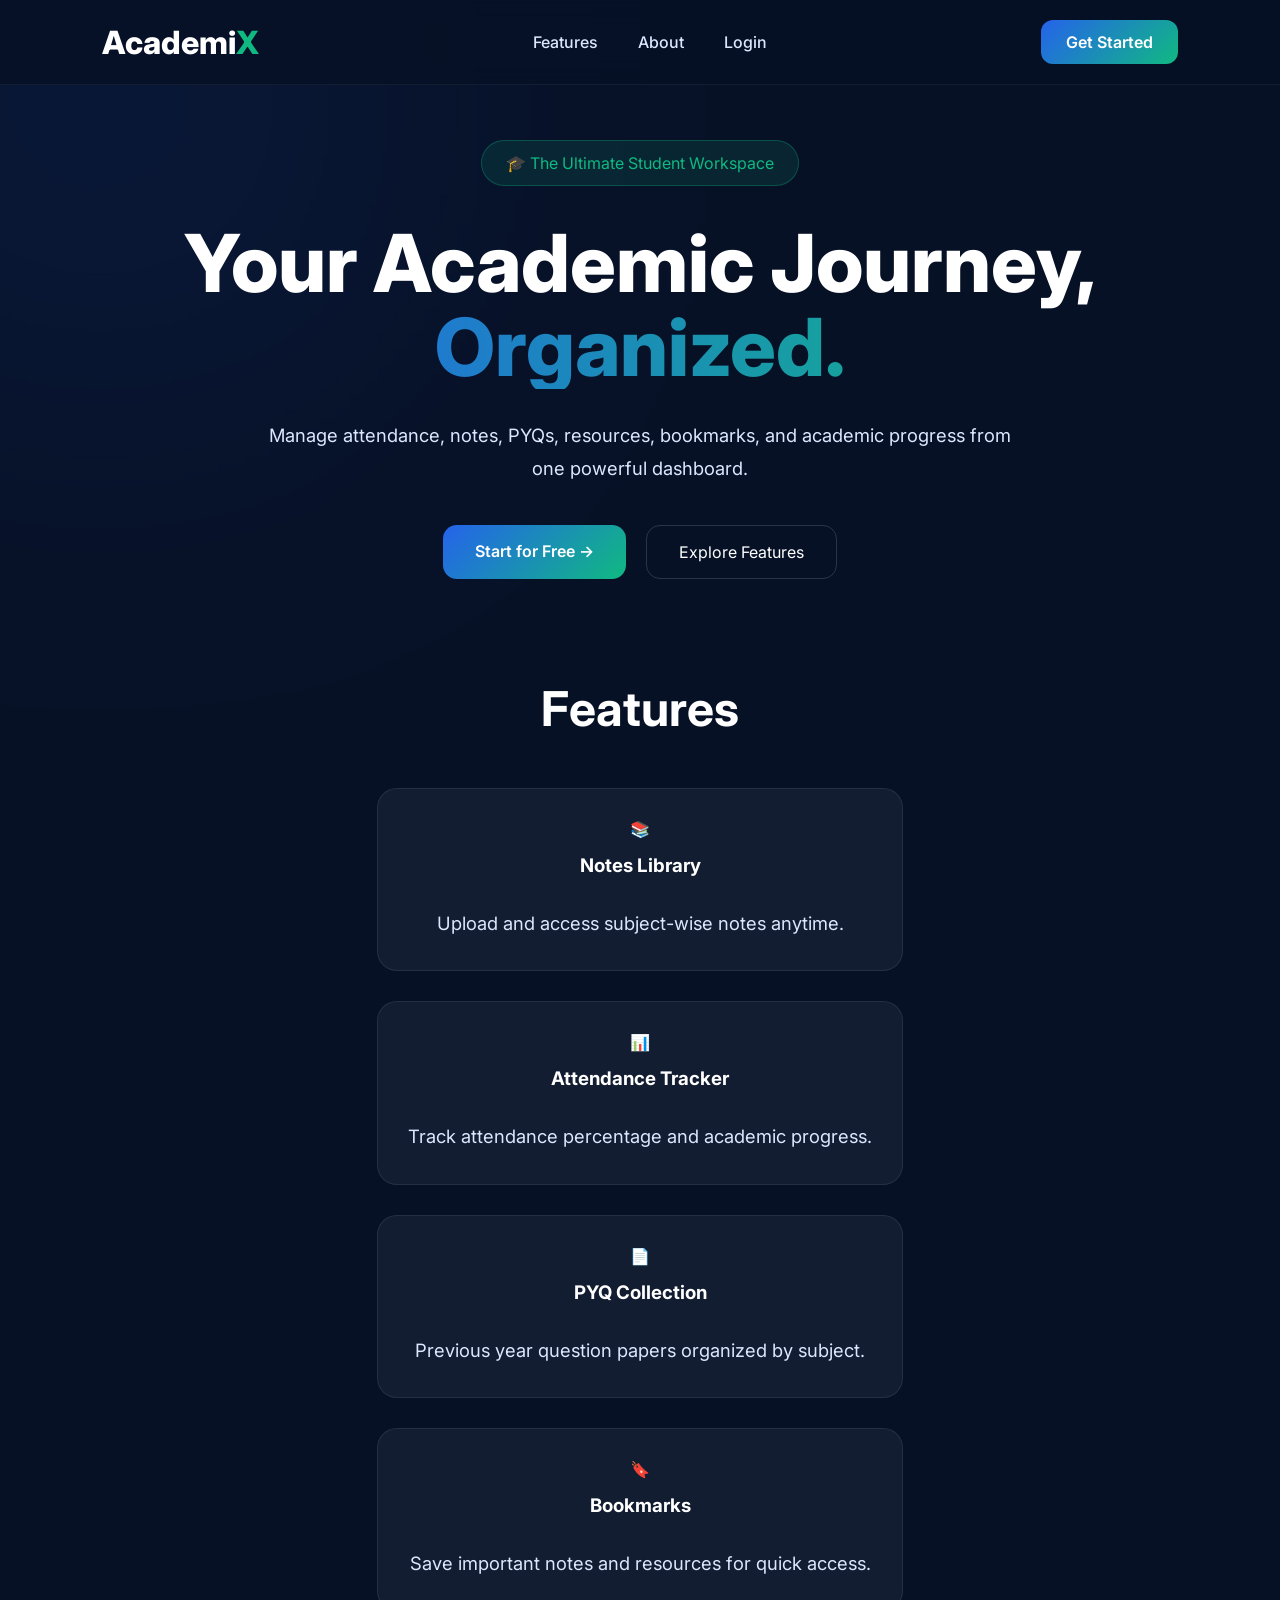
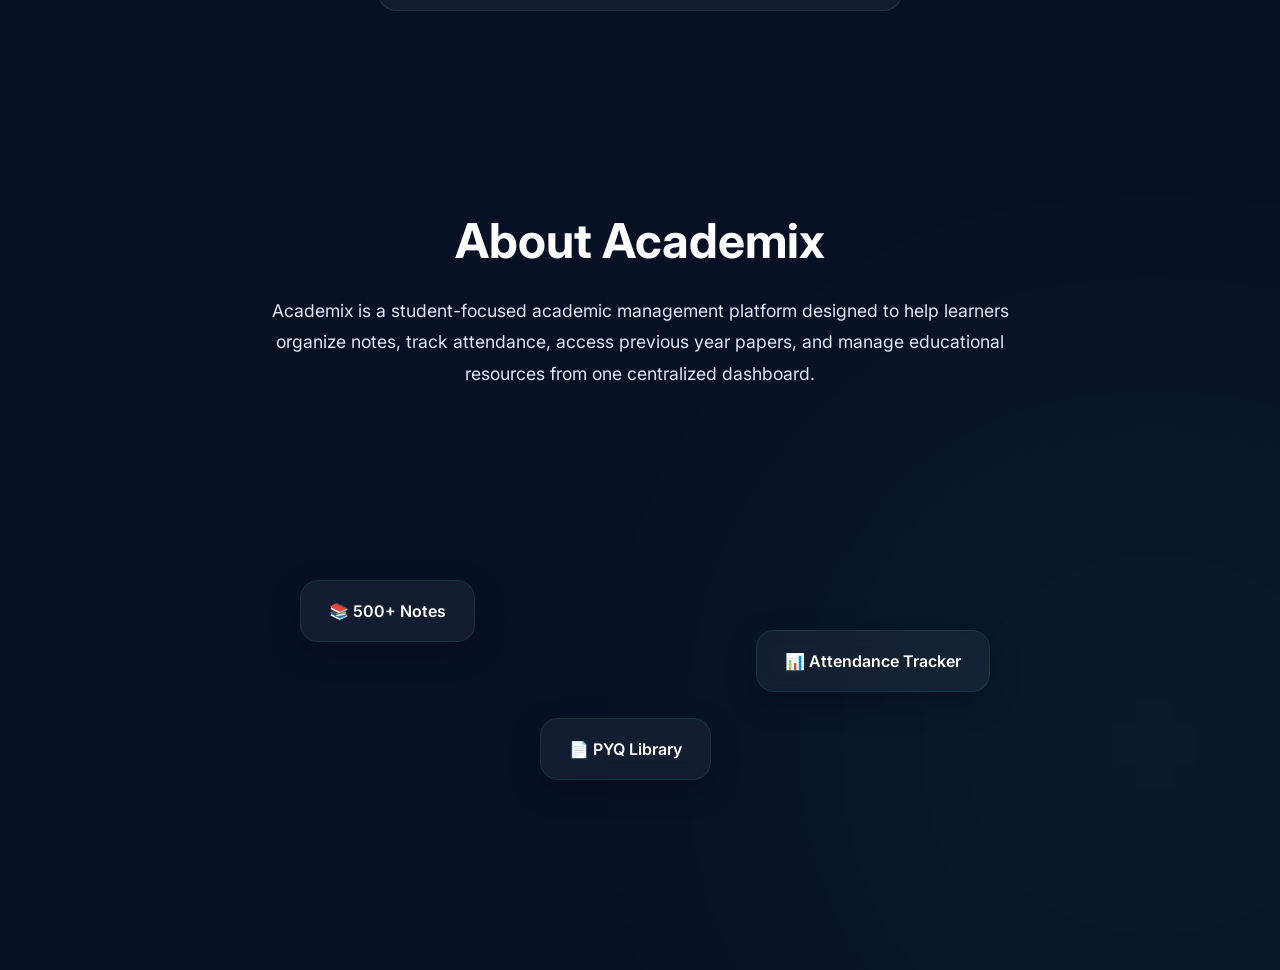
==== index.html @ 1a50f19e "landing page , login , and signup page" ====
<!DOCTYPE html>
<html lang="en">
<head>
    <meta charset="UTF-8">
    <meta name="viewport" content="width=device-width, initial-scale=1.0">
    <title>Academix</title>
    <link rel="stylesheet" href="css/style.css">
</head>
<body>

    <!-- Navbar -->
    <nav class="navbar">
        <div class="logo">Academi<span style="color:#10B981;">X</span></div>

        <ul class="nav-links">
            <li><a href="#features">Features</a></li>
            <li><a href="#about">About</a></li>
            <li><a href="login.html">Login</a></li>
        </ul>

        <a href="signup.html" class="signup-btn">Get Started</a>
    </nav>

    <!-- Hero Section -->
    <section class="hero">

        <div class="badge">
            🎓 The Ultimate Student Workspace
        </div>

        <h1>
            <h1>
                Your Academic Journey,     
                <span>Organized.</span>
            </h1>
        </h1>

        <p>
            Manage attendance, notes, PYQs, resources, bookmarks,
            and academic progress from one powerful dashboard.
        </p>

        <div class="hero-buttons">
            <a href="signup.html" class="primary-btn">
                Start for Free →
            </a>

            <a href="#features" class="secondary-btn">
                Explore Features
            </a>
        </div>

    <!-- Features Section -->

    <section id="features" class="features">

        <h2>Features</h2>

        <div class="feature-grid">

            <div class="feature-card">
                📚
                <h3>Notes Library</h3>
                <p>Upload and access subject-wise notes anytime.</p>
            </div>

            <div class="feature-card">
                📊
                <h3>Attendance Tracker</h3>
                <p>Track attendance percentage and academic progress.</p>
            </div>

            <div class="feature-card">
                📄
                <h3>PYQ Collection</h3>
                <p>Previous year question papers organized by subject.</p>
            </div>

            <div class="feature-card">
                🔖
                <h3>Bookmarks</h3>
                <p>Save important notes and resources for quick access.</p>
            </div>

        </div>

    </section>


    <!-- About Section -->

    <section id="about" class="about">

        <h2>About Academix</h2>

        <p>
            Academix is a student-focused academic management platform
            designed to help learners organize notes, track attendance,
            access previous year papers, and manage educational resources
            from one centralized dashboard.
        </p>

    </section>
        <!-- Floating Cards -->
        <div class="floating-container">
            <div class="card card1">
                📚 500+ Notes
            </div>

            <div class="card card2">
                📊 Attendance Tracker
            </div>

            <div class="card card3">
                📄 PYQ Library
            </div>
        </div>

    </section>

</body>
</html>
---- css/style.css ----
@import url('https://fonts.googleapis.com/css2?family=Inter:wght@300;400;500;600;700;800;900&display=swap');

:root{
    --bg: #071126;
    --bg-light: #0F1F3D;

    --primary: #2563EB;      /* Blue */
    --secondary: #10B981;    /* Green */

    --accent: #FBBF24;       /* Yellow */

    --white: #FFFFFF;
    --text: #DCE7FF;

    --card: rgba(255,255,255,0.05);
}

html{
    scroll-behavior:smooth;
}

*{
    margin:0;
    padding:0;
    box-sizing:border-box;
    font-family:'Inter',sans-serif;
}

html{
    scroll-behavior:smooth;
}

body{
    background:var(--bg);
    color:var(--white);
    overflow-x:hidden;
    position:relative;
}

/* Background Glow */

body::before{
    content:"";
    position:absolute;
    width:500px;
    height:500px;
    background:var(--primary);
    top:-150px;
    left:-150px;
    filter:blur(180px);
    opacity:.15;
    z-index:-1;
}

body::after{
    content:"";
    position:absolute;
    width:450px;
    height:450px;
    background:var(--secondary);
    bottom:-100px;
    right:-100px;
    filter:blur(180px);
    opacity:.12;
    z-index:-1;
}

/* Navbar */

.navbar{
    position:fixed;
    top:0;
    left:0;
    width:100%;
    padding:20px 8%;

    display:flex;
    justify-content:space-between;
    align-items:center;

    background:rgba(7,17,38,.85);
    backdrop-filter:blur(12px);

    border-bottom:1px solid rgba(255,255,255,.05);
    z-index:1000;
}

.logo{
    font-size:2rem;
    font-weight:800;
    color:var(--white);
}

.nav-links{
    list-style:none;
    display:flex;
    gap:40px;
}

.nav-links a{
    text-decoration:none;
    color:var(--text);
    font-weight:500;
    transition:.3s;
}

.nav-links a:hover{
    color:var(--secondary);
}

.signup-btn{
    text-decoration:none;
    color:white;

    background:linear-gradient(
        135deg,
        var(--primary),
        var(--secondary)
    );

    padding:12px 25px;
    border-radius:12px;
    font-weight:600;

    transition:.3s;
}

.signup-btn:hover{
    transform:translateY(-3px);
    box-shadow:0 10px 30px rgba(37,99,235,.35);
}

/* Hero */

.hero{
    min-height:100vh;

    display:flex;
    flex-direction:column;
    justify-content:center;
    align-items:center;

    text-align:center;

    padding:140px 20px 80px;
}

.badge{
    background:rgba(16,185,129,.12);
    color:var(--secondary);

    border:1px solid rgba(16,185,129,.3);

    padding:12px 24px;
    border-radius:999px;

    margin-bottom:35px;
}

.hero h1{
    font-size:5rem;
    font-weight:800;
    line-height:1.05;
    max-width:1000px;

    animation:fadeUp 1s ease;
}

.hero h1 span{
    display:block;

    background:linear-gradient(
        90deg,
        var(--primary),
        var(--secondary)
    );

    -webkit-background-clip:text;
    -webkit-text-fill-color:transparent;
}

.hero p{
    margin-top:30px;
    max-width:750px;

    color:var(--text);

    font-size:1.15rem;
    line-height:1.8;
}

/* Buttons */

.hero-buttons{
    margin-top:40px;

    display:flex;
    gap:20px;
    flex-wrap:wrap;
    justify-content:center;
}

.primary-btn{
    text-decoration:none;
    color:white;

    background:linear-gradient(
        135deg,
        var(--primary),
        var(--secondary)
    );

    padding:16px 32px;
    border-radius:14px;

    font-weight:600;
    transition:.3s;
}

.primary-btn:hover{
    transform:translateY(-4px);
    box-shadow:0 10px 30px rgba(37,99,235,.35);
}

.secondary-btn{
    text-decoration:none;
    color:white;

    border:1px solid rgba(255,255,255,.15);

    padding:16px 32px;
    border-radius:14px;

    transition:.3s;
}

.secondary-btn:hover{
    background:rgba(255,255,255,.05);
}

/* Floating Cards */

.floating-container{
    margin-top:80px;
    width:800px;
    height:220px;
    position:relative;
}

.card{
    position:absolute;

    background:var(--card);
    backdrop-filter:blur(10px);

    border:1px solid rgba(16,185,129,.15);

    padding:20px 28px;
    border-radius:18px;

    font-weight:600;

    box-shadow:0 10px 30px rgba(0,0,0,.25);
}

.card1{
    top:10px;
    left:60px;
    animation:float 5s infinite ease-in-out;
}

.card2{
    top:60px;
    right:50px;
    animation:float 6s infinite ease-in-out;
}

.card3{
    bottom:10px;
    left:300px;
    animation:float 4s infinite ease-in-out;
}

/* Animations */

@keyframes float{
    0%,100%{
        transform:translateY(0);
    }

    50%{
        transform:translateY(-18px);
    }
}

@keyframes fadeUp{
    from{
        opacity:0;
        transform:translateY(40px);
    }

    to{
        opacity:1;
        transform:translateY(0);
    }
}

/* Responsive */

@media(max-width:992px){

    .hero h1{
        font-size:4rem;
    }

    .floating-container{
        width:100%;
        height:auto;
    }

    .card{
        position:relative;
        margin:15px auto;
        width:max-content;
    }
}

@media(max-width:768px){

    .nav-links{
        display:none;
    }

    .hero h1{
        font-size:3rem;
    }

    .hero-buttons{
        flex-direction:column;
        align-items:center;
    }

    .primary-btn,
    .secondary-btn{
        width:220px;
        text-align:center;
    }
}


/* Features */

.features{
    padding:100px 8%;
    text-align:center;
}

.features h2{
    font-size:3rem;
    margin-bottom:50px;
}

.feature-grid{
    display:grid;
    grid-template-columns:repeat(auto-fit,minmax(250px,1fr));
    gap:30px;
}

.feature-card{
    background:var(--card);
    border:1px solid rgba(255,255,255,.08);

    padding:30px;
    border-radius:20px;

    transition:.3s;
}

.feature-card:hover{
    transform:translateY(-10px);
    border-color:var(--secondary);
}

.feature-card h3{
    margin:15px 0;
}


/* About */

.about{
    padding:100px 8%;
    text-align:center;
}

.about h2{
    font-size:3rem;
    margin-bottom:25px;
}

.about p{
    max-width:800px;
    margin:auto;

    color:var(--text);

    font-size:1.1rem;
    line-height:1.8;
}
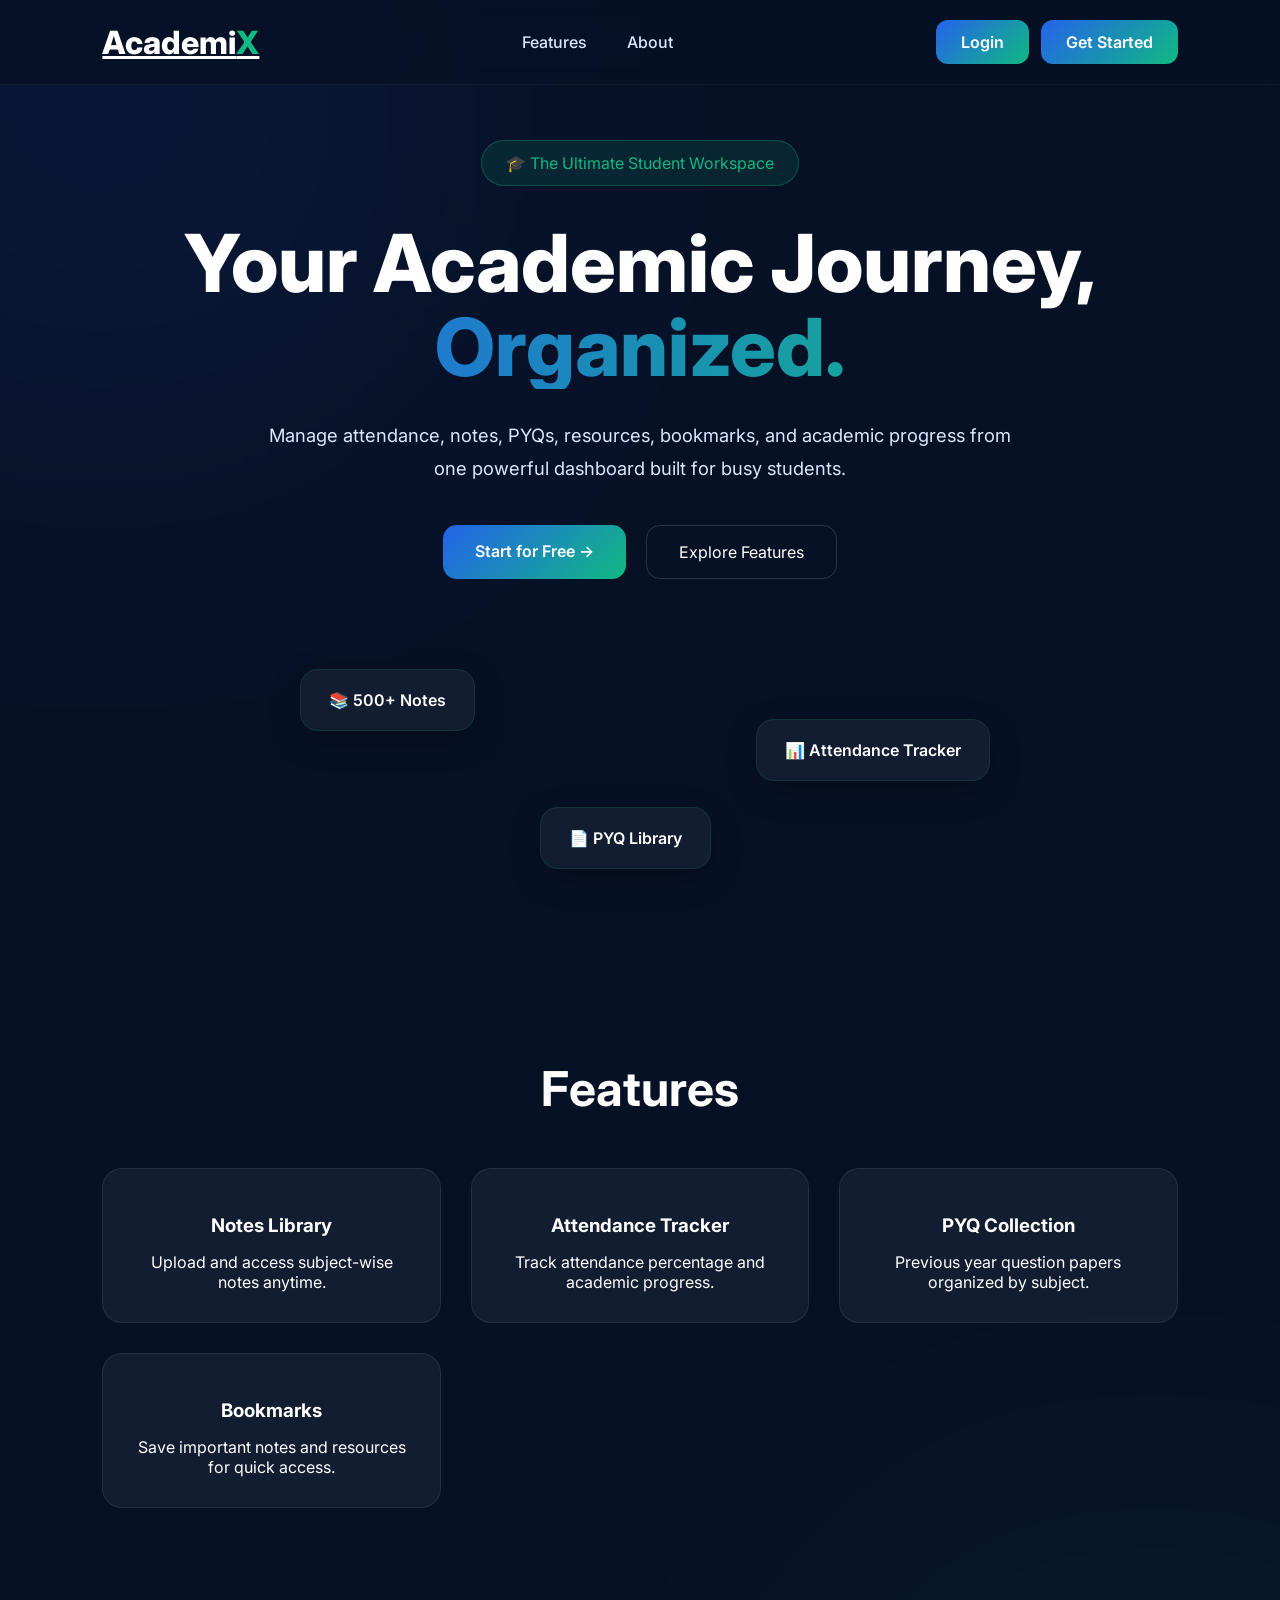
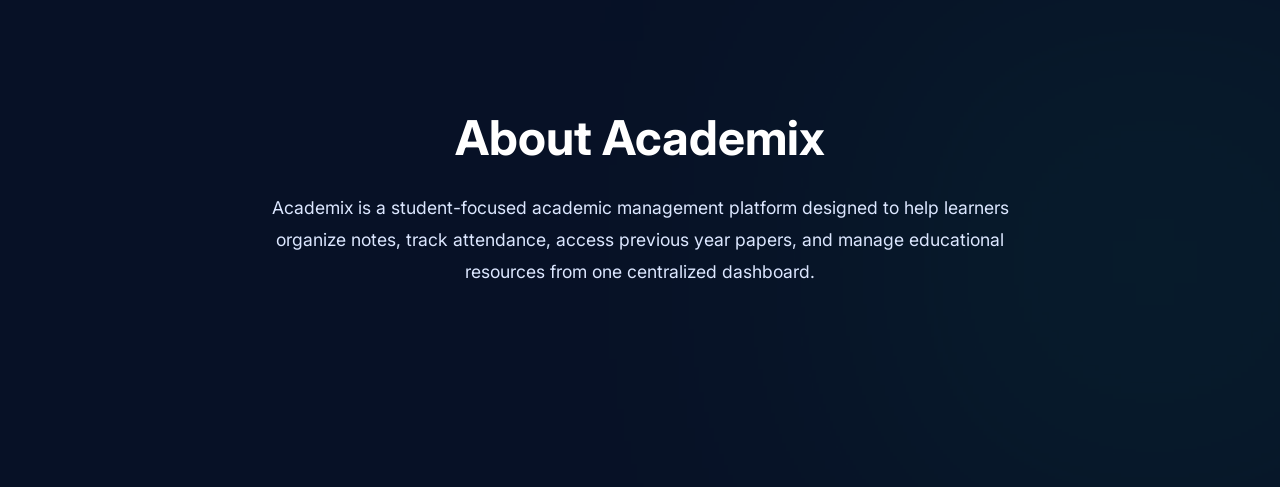
==== commit 696324af: "Refactor auth UI and update homepage markup Revamp authentication UI and polish homepage semantics a" ====
--- a/index.html
+++ b/index.html
@@ -3,121 +3,93 @@
 <head>
     <meta charset="UTF-8">
     <meta name="viewport" content="width=device-width, initial-scale=1.0">
+    <meta
+        name="description"
+        content="Academix helps students manage notes, attendance, resources, bookmarks, and academic progress in one place."
+    >
     <title>Academix</title>
     <link rel="stylesheet" href="css/style.css">
 </head>
 <body>
+    <header class="navbar">
+        <a class="logo" href="index.html" aria-label="Academix home">
+            Academi<span style="color:#10B981;">X</span>
+        </a>
 
-    <!-- Navbar -->
-    <nav class="navbar">
-        <div class="logo">Academi<span style="color:#10B981;">X</span></div>
+        <nav aria-label="Primary">
+            <ul class="nav-links">
+                <li><a href="#features">Features</a></li>
+                <li><a href="#about">About</a></li>
+            </ul>
+        </nav>
 
-        <ul class="nav-links">
-            <li><a href="#features">Features</a></li>
-            <li><a href="#about">About</a></li>
-            <li><a href="login.html">Login</a></li>
-        </ul>
+        <div class="nav-actions">
+            <a href="login.html" class="login-btn">Login</a>
+            <a href="signup.html" class="signup-btn">Get Started</a>
+        </div>
+    </header>
 
-        <a href="signup.html" class="signup-btn">Get Started</a>
-    </nav>
+    <main>
+        <section class="hero">
+            <div class="badge">🎓 The Ultimate Student Workspace</div>
 
-    <!-- Hero Section -->
-    <section class="hero">
-
-        <div class="badge">
-            🎓 The Ultimate Student Workspace
-        </div>
-
-        <h1>
             <h1>
-                Your Academic Journey,     
+                Your Academic Journey,
                 <span>Organized.</span>
             </h1>
-        </h1>
 
-        <p>
-            Manage attendance, notes, PYQs, resources, bookmarks,
-            and academic progress from one powerful dashboard.
-        </p>
+            <p>
+                Manage attendance, notes, PYQs, resources, bookmarks, and academic progress
+                from one powerful dashboard built for busy students.
+            </p>
 
-        <div class="hero-buttons">
-            <a href="signup.html" class="primary-btn">
-                Start for Free →
-            </a>
-
-            <a href="#features" class="secondary-btn">
-                Explore Features
-            </a>
-        </div>
-
-    <!-- Features Section -->
-
-    <section id="features" class="features">
-
-        <h2>Features</h2>
-
-        <div class="feature-grid">
-
-            <div class="feature-card">
-                📚
-                <h3>Notes Library</h3>
-                <p>Upload and access subject-wise notes anytime.</p>
+            <div class="hero-buttons">
+                <a href="signup.html" class="primary-btn">Start for Free →</a>
+                <a href="#features" class="secondary-btn">Explore Features</a>
             </div>
 
-            <div class="feature-card">
-                📊
-                <h3>Attendance Tracker</h3>
-                <p>Track attendance percentage and academic progress.</p>
+            <div class="floating-container" aria-hidden="true">
+                <div class="card card1">📚 500+ Notes</div>
+                <div class="card card2">📊 Attendance Tracker</div>
+                <div class="card card3">📄 PYQ Library</div>
             </div>
+        </section>
 
-            <div class="feature-card">
-                📄
-                <h3>PYQ Collection</h3>
-                <p>Previous year question papers organized by subject.</p>
+        <section id="features" class="features">
+            <h2>Features</h2>
+
+            <div class="feature-grid">
+                <article class="feature-card">
+                    <h3>Notes Library</h3>
+                    <p>Upload and access subject-wise notes anytime.</p>
+                </article>
+
+                <article class="feature-card">
+                    <h3>Attendance Tracker</h3>
+                    <p>Track attendance percentage and academic progress.</p>
+                </article>
+
+                <article class="feature-card">
+                    <h3>PYQ Collection</h3>
+                    <p>Previous year question papers organized by subject.</p>
+                </article>
+
+                <article class="feature-card">
+                    <h3>Bookmarks</h3>
+                    <p>Save important notes and resources for quick access.</p>
+                </article>
             </div>
+        </section>
 
-            <div class="feature-card">
-                🔖
-                <h3>Bookmarks</h3>
-                <p>Save important notes and resources for quick access.</p>
-            </div>
+        <section id="about" class="about">
+            <h2>About Academix</h2>
 
-        </div>
-
-    </section>
-
-
-    <!-- About Section -->
-
-    <section id="about" class="about">
-
-        <h2>About Academix</h2>
-
-        <p>
-            Academix is a student-focused academic management platform
-            designed to help learners organize notes, track attendance,
-            access previous year papers, and manage educational resources
-            from one centralized dashboard.
-        </p>
-
-    </section>
-        <!-- Floating Cards -->
-        <div class="floating-container">
-            <div class="card card1">
-                📚 500+ Notes
-            </div>
-
-            <div class="card card2">
-                📊 Attendance Tracker
-            </div>
-
-            <div class="card card3">
-                📄 PYQ Library
-            </div>
-        </div>
-
-    </section>
-
+            <p>
+                Academix is a student-focused academic management platform designed to help learners
+                organize notes, track attendance, access previous year papers, and manage educational
+                resources from one centralized dashboard.
+            </p>
+        </section>
+    </main>
 </body>
 </html>
-
--- a/css/style.css
+++ b/css/style.css
@@ -108,7 +108,10 @@
     color:var(--secondary);
 }
 
-.signup-btn{
+.signup-btn,
+.login-btn,
+.signup-btn:visited,
+.login-btn:visited{
     text-decoration:none;
     color:white;
 
@@ -125,7 +128,18 @@
     transition:.3s;
 }
 
+.nav-actions{
+    display:flex;
+    align-items:center;
+    gap:12px;
+}
+
 .signup-btn:hover{
+    transform:translateY(-3px);
+    box-shadow:0 10px 30px rgba(37,99,235,.35);
+}
+
+.login-btn:hover{
     transform:translateY(-3px);
     box-shadow:0 10px 30px rgba(37,99,235,.35);
 }
@@ -331,6 +345,15 @@
         display:none;
     }
 
+    .nav-actions{
+        gap:8px;
+    }
+
+    .login-btn,
+    .signup-btn{
+        padding:10px 16px;
+    }
+
     .hero h1{
         font-size:3rem;
     }
@@ -406,4 +429,160 @@
 
     font-size:1.1rem;
     line-height:1.8;
-}+}
+
+body.dark{
+    background:#0f172a;
+    color:white;
+}
+
+body.dark .main-content{
+    background:#111827;
+    color:white;
+}
+
+body.dark .card,
+body.dark .profile-card,
+body.dark .stat-card,
+body.dark .search-card,
+body.dark .resource-card,
+body.dark .bookmark-card,
+body.dark .note-editor,
+body.dark .notes-sidebar,
+body.dark .big-card,
+body.dark .activity-card{
+    background:#1e293b;
+    color:white;
+    border-color:#334155;
+}
+
+body.dark input,
+body.dark textarea,
+body.dark select{
+    background:#0f172a;
+    color:white;
+    border:1px solid #475569;
+}
+
+body.dark p{
+    color:#cbd5e1;
+}
+
+body.dark .sidebar{
+    background:#0f172a;
+    color:#e2e8f0;
+}
+
+body.dark .sidebar .logo{
+    color:#60a5fa;
+}
+
+body.dark .sidebar li:hover,
+body.dark .sidebar li.active{
+    background:#1e293b;
+}
+
+body.dark .sidebar li a{
+    color:#f8fafc;
+}
+
+body.dark .main-content h1,
+body.dark .main-content h2,
+body.dark .main-content h3,
+body.dark .main-content h4,
+body.dark .main-content h5,
+body.dark .main-content h6,
+body.dark .main-content label{
+    color:#f8fafc;
+}
+
+body.dark .main-content p,
+body.dark .main-content li,
+body.dark .main-content span,
+body.dark .main-content a,
+body.dark .main-content .note-title,
+body.dark .main-content .note-excerpt,
+body.dark .main-content .activity-item,
+body.dark .main-content .bookmark-card p,
+body.dark .main-content .resource-card p,
+body.dark .main-content .search-card p,
+body.dark .main-content .stat-card p,
+body.dark .main-content .card,
+body.dark .main-content .form-hint,
+body.dark .main-content .file-name{
+    color:#cbd5e1;
+}
+
+body.dark .main-content .card p,
+body.dark .main-content .profile-card p,
+body.dark .main-content .stat-card p,
+body.dark .main-content .resource-card p,
+body.dark .main-content .bookmark-card p,
+body.dark .main-content .search-card p,
+body.dark .main-content .activity-item,
+body.dark .main-content .note-excerpt,
+body.dark .main-content .note-item{
+    color:#e2e8f0;
+}
+
+body.dark .main-content .card h3,
+body.dark .main-content .big-card h2,
+body.dark .main-content .profile-card h2,
+body.dark .main-content .stat-card h3,
+body.dark .main-content .resource-card h2,
+body.dark .main-content .bookmark-card h2,
+body.dark .main-content .search-card h2,
+body.dark .main-content .activity-card h2,
+body.dark .main-content .note-editor h2{
+    color:#f8fafc;
+}
+
+body.dark .main-content .tags,
+body.dark .main-content .activity-time{
+    color:#93c5fd;
+}
+
+body.dark .main-content .resource-card .source-label{
+    color:#bfdbfe;
+}
+
+body.dark .main-content .page-header h1,
+body.dark .main-content .attendance-card h2,
+body.dark .main-content .attendance-card p,
+body.dark .main-content .input-group label,
+body.dark .main-content .result-box,
+body.dark .main-content .note-item .note-title,
+body.dark .main-content .editor-header input[type="text"],
+body.dark .main-content .editor-content,
+body.dark .main-content .notes-sidebar h3,
+body.dark .main-content .note-editor h3,
+body.dark .main-content .bookmark-controls,
+body.dark .main-content .filter-buttons{
+    color:#e2e8f0;
+}
+
+body.dark .main-content .note-item{
+    background:#0f172a;
+    border-color:#334155;
+}
+
+body.dark .main-content .result-box{
+    background:#0f172a;
+    box-shadow:0 0 10px rgba(148,163,184,.25);
+}
+
+body.dark .main-content #resourceForm,
+body.dark .main-content .profile-card,
+body.dark .main-content .stat-card,
+body.dark .main-content .resource-card,
+body.dark .main-content .bookmark-card,
+body.dark .main-content .search-card,
+body.dark .main-content .notes-sidebar,
+body.dark .main-content .note-editor,
+body.dark .main-content .big-card,
+body.dark .main-content .activity-card,
+body.dark .main-content .empty-state{
+    background:#1e293b;
+    color:#e2e8f0;
+    border-color:#334155;
+}
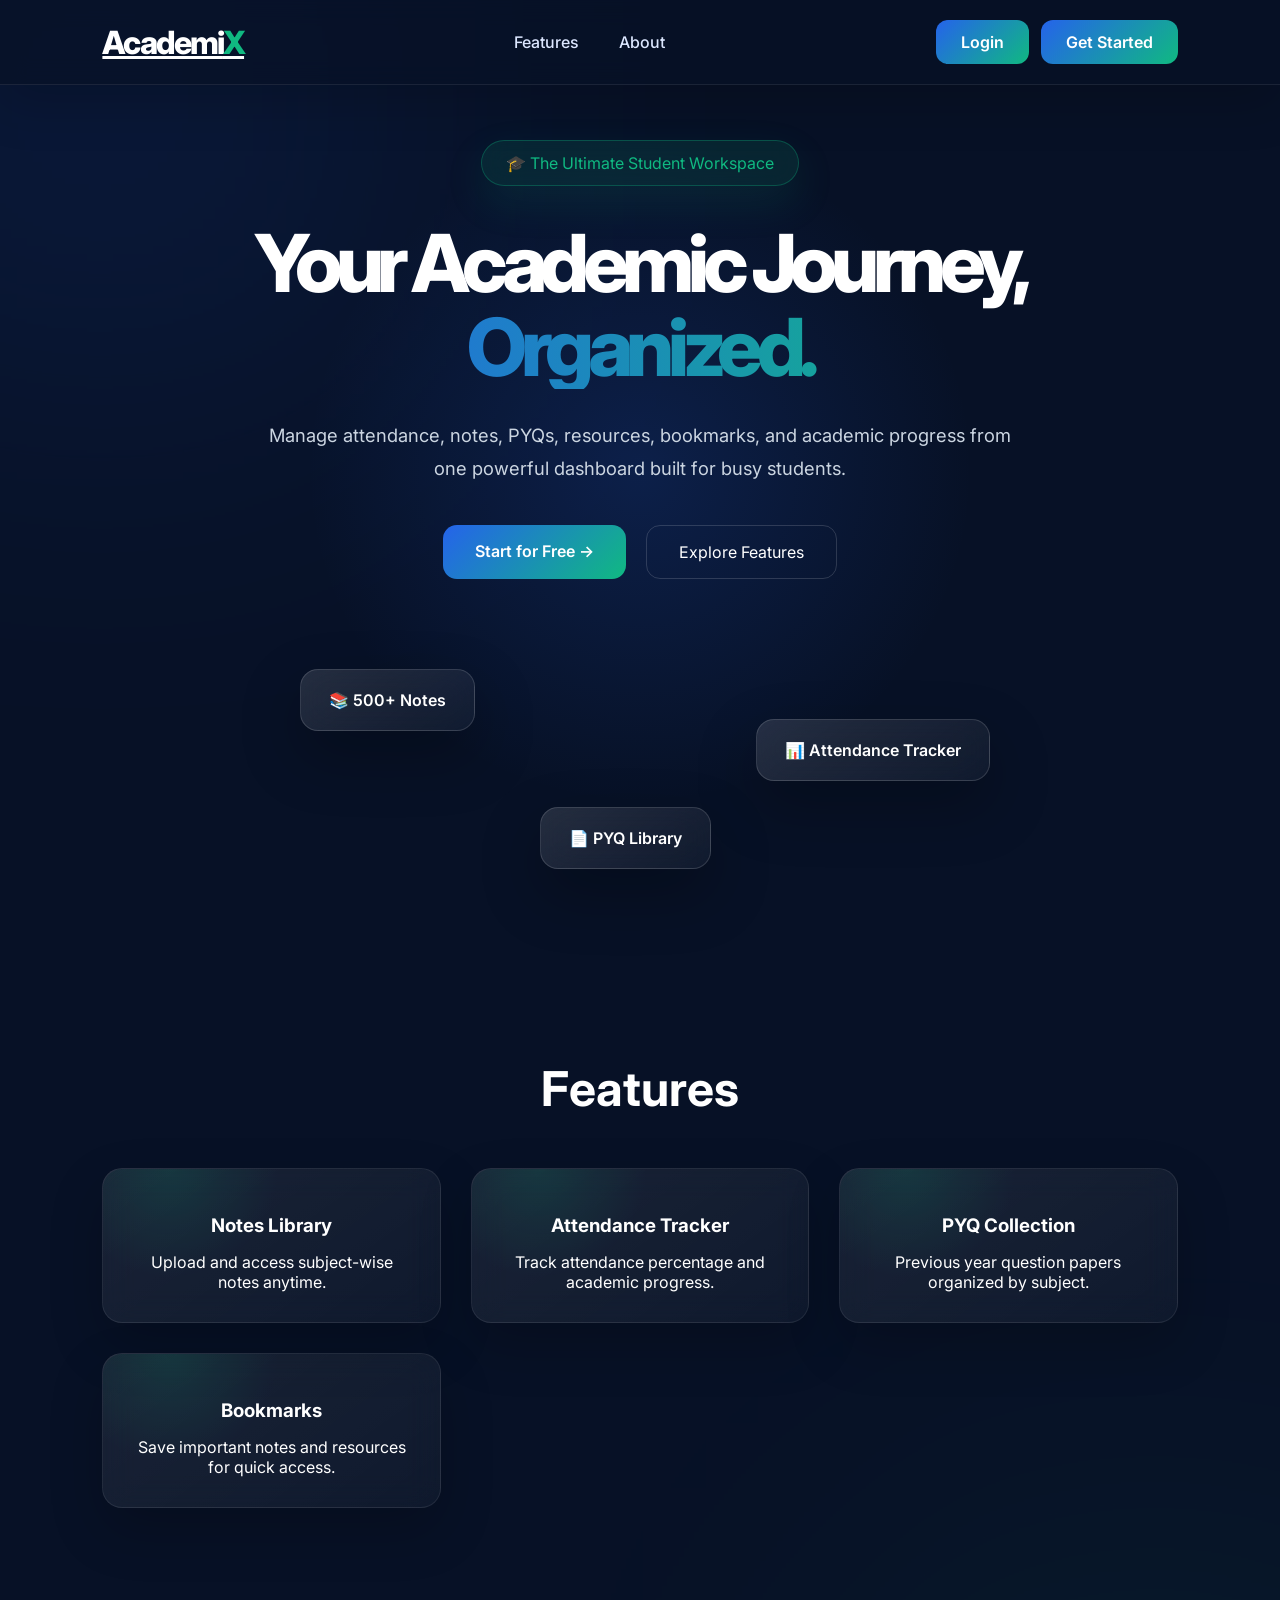
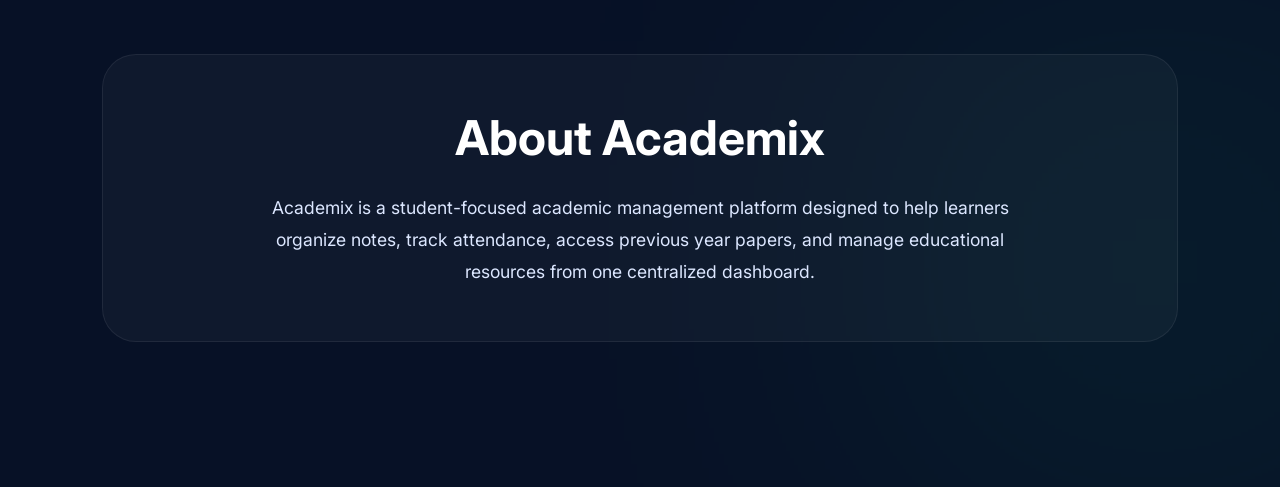
==== commit 1ba80a92: "Add restore/delete, password reset & device folder Implement soft-delete + restore workflow for note" ====
--- a/index.html
+++ b/index.html
@@ -10,7 +10,7 @@
     <title>Academix</title>
     <link rel="stylesheet" href="css/style.css">
 </head>
-<body>
+<body class="home-page">
     <header class="navbar">
         <a class="logo" href="index.html" aria-label="Academix home">
             Academi<span style="color:#10B981;">X</span>
@@ -91,5 +91,9 @@
             </p>
         </section>
     </main>
+    <script src="js/storage.js"></script>
+    <script>
+        document.addEventListener("DOMContentLoaded", showPendingAppMessage);
+    </script>
 </body>
 </html>
--- a/css/style.css
+++ b/css/style.css
@@ -12,7 +12,16 @@
     --white: #FFFFFF;
     --text: #DCE7FF;
 
+    /* Icon color (dark by default -> used for Light Mode) */
+    --icon-color: #0f172a; /* dark slate */
+    --icon-bg: rgba(37,99,235,.08);
+
     --card: rgba(255,255,255,0.05);
+}
+
+/* Dark theme variable overrides (body.dark is applied by js/theme.js) */
+body.dark{
+    --icon-color: #f8fafc; /* near-white for dark mode */
 }
 
 html{
@@ -39,7 +48,7 @@
 
 /* Background Glow */
 
-body::before{
+body.home-page::before{
     content:"";
     position:absolute;
     width:500px;
@@ -52,7 +61,7 @@
     z-index:-1;
 }
 
-body::after{
+body.home-page::after{
     content:"";
     position:absolute;
     width:450px;
@@ -586,3 +595,243 @@
     color:#e2e8f0;
     border-color:#334155;
 }
+
+.home-page .navbar{
+    background:rgba(7,17,38,.72);
+    border-bottom:1px solid rgba(255,255,255,.08);
+    box-shadow:0 18px 50px rgba(0,0,0,.18);
+}
+
+.home-page .logo{
+    letter-spacing:-.06em;
+}
+
+.home-page .hero{
+    position:relative;
+    overflow:hidden;
+}
+
+.home-page .hero::before{
+    content:"";
+    position:absolute;
+    width:760px;
+    height:760px;
+    top:90px;
+    left:50%;
+    transform:translateX(-50%);
+    border-radius:999px;
+    background:radial-gradient(circle,rgba(37,99,235,.18),transparent 62%);
+    pointer-events:none;
+    z-index:-1;
+}
+
+.home-page .badge{
+    box-shadow:0 16px 42px rgba(16,185,129,.12);
+    backdrop-filter:blur(14px);
+}
+
+.home-page .hero h1{
+    letter-spacing:-.08em;
+}
+
+.home-page .hero p{
+    color:#cbd5e1;
+}
+
+.home-page .floating-container .card{
+    border-color:rgba(255,255,255,.14);
+    background:linear-gradient(145deg,rgba(255,255,255,.12),rgba(255,255,255,.04));
+    box-shadow:0 24px 60px rgba(0,0,0,.28);
+    backdrop-filter:blur(18px);
+}
+
+.home-page .feature-card{
+    position:relative;
+    overflow:hidden;
+    background:linear-gradient(145deg,rgba(255,255,255,.08),rgba(255,255,255,.035));
+    box-shadow:0 22px 54px rgba(0,0,0,.2);
+    backdrop-filter:blur(16px);
+}
+
+.home-page .feature-card::before{
+    content:"";
+    position:absolute;
+    inset:0;
+    background:radial-gradient(circle at 20% 0%,rgba(16,185,129,.18),transparent 35%);
+    opacity:.8;
+    pointer-events:none;
+}
+
+.home-page .feature-card > *{
+    position:relative;
+    z-index:1;
+}
+
+.home-page .feature-card:hover{
+    transform:translateY(-12px) scale(1.01);
+    box-shadow:0 28px 68px rgba(0,0,0,.28);
+}
+
+.home-page .about{
+    position:relative;
+}
+
+.home-page .about::before{
+    content:"";
+    position:absolute;
+    inset:12% 8%;
+    border-radius:34px;
+    background:rgba(255,255,255,.035);
+    border:1px solid rgba(255,255,255,.07);
+    pointer-events:none;
+}
+
+.home-page .about h2,
+.home-page .about p{
+    position:relative;
+    z-index:1;
+}
+
+.app-toast{
+    position:fixed;
+    right:24px;
+    top:24px;
+    z-index:9999;
+    max-width:min(420px,calc(100vw - 32px));
+    padding:15px 18px;
+    border-radius:18px;
+    color:white;
+    background:rgba(15,23,42,.92);
+    border:1px solid rgba(255,255,255,.14);
+    box-shadow:0 22px 60px rgba(0,0,0,.28);
+    backdrop-filter:blur(18px);
+    font-weight:900;
+    line-height:1.45;
+    opacity:0;
+    transform:translateY(-14px) scale(.96);
+    pointer-events:none;
+    transition:opacity .24s ease, transform .24s ease;
+}
+
+.app-toast.show{
+    opacity:1;
+    transform:translateY(0) scale(1);
+}
+
+.app-toast.success{
+    border-color:rgba(16,185,129,.38);
+    box-shadow:0 22px 60px rgba(16,185,129,.16);
+}
+
+.app-toast.error{
+    border-color:rgba(239,68,68,.38);
+    box-shadow:0 22px 60px rgba(239,68,68,.16);
+}
+
+@media(max-width:640px){
+    .home-page .navbar{
+        padding:14px 16px;
+        gap:12px;
+    }
+
+    .home-page .logo{
+        font-size:1.45rem;
+    }
+
+    .home-page .nav-actions{
+        flex-direction:row;
+        gap:8px;
+    }
+
+    .home-page .login-btn,
+    .home-page .signup-btn{
+        padding:9px 12px;
+        border-radius:11px;
+        font-size:.86rem;
+    }
+
+    .home-page .hero{
+        min-height:auto;
+        padding:118px 16px 58px;
+    }
+
+    .home-page .badge{
+        padding:10px 14px;
+        font-size:.86rem;
+    }
+
+    .home-page .hero h1{
+        font-size:clamp(2.4rem,13vw,3.4rem);
+        letter-spacing:-.07em;
+    }
+
+    .home-page .hero p{
+        font-size:1rem;
+        line-height:1.7;
+    }
+
+    .home-page .hero-buttons{
+        width:100%;
+        gap:12px;
+    }
+
+    .home-page .primary-btn,
+    .home-page .secondary-btn{
+        width:100%;
+        max-width:320px;
+        padding:14px 18px;
+    }
+
+    .home-page .floating-container{
+        margin-top:44px;
+        width:100%;
+    }
+
+    .home-page .floating-container .card{
+        width:100%;
+        max-width:320px;
+        text-align:center;
+    }
+
+    .features,
+    .about{
+        padding:70px 16px;
+    }
+
+    .features h2,
+    .about h2{
+        font-size:clamp(2rem,10vw,2.6rem);
+    }
+
+    .feature-grid{
+        grid-template-columns:1fr;
+    }
+
+    .app-toast{
+        left:16px;
+        right:16px;
+        top:16px;
+        max-width:none;
+    }
+}
+
+@media(max-width:380px){
+    .home-page .navbar{
+        align-items:flex-start;
+        flex-direction:column;
+    }
+
+    .home-page .nav-actions{
+        width:100%;
+    }
+
+    .home-page .login-btn,
+    .home-page .signup-btn{
+        flex:1;
+        text-align:center;
+    }
+
+    .home-page .hero{
+        padding-top:150px;
+    }
+}
